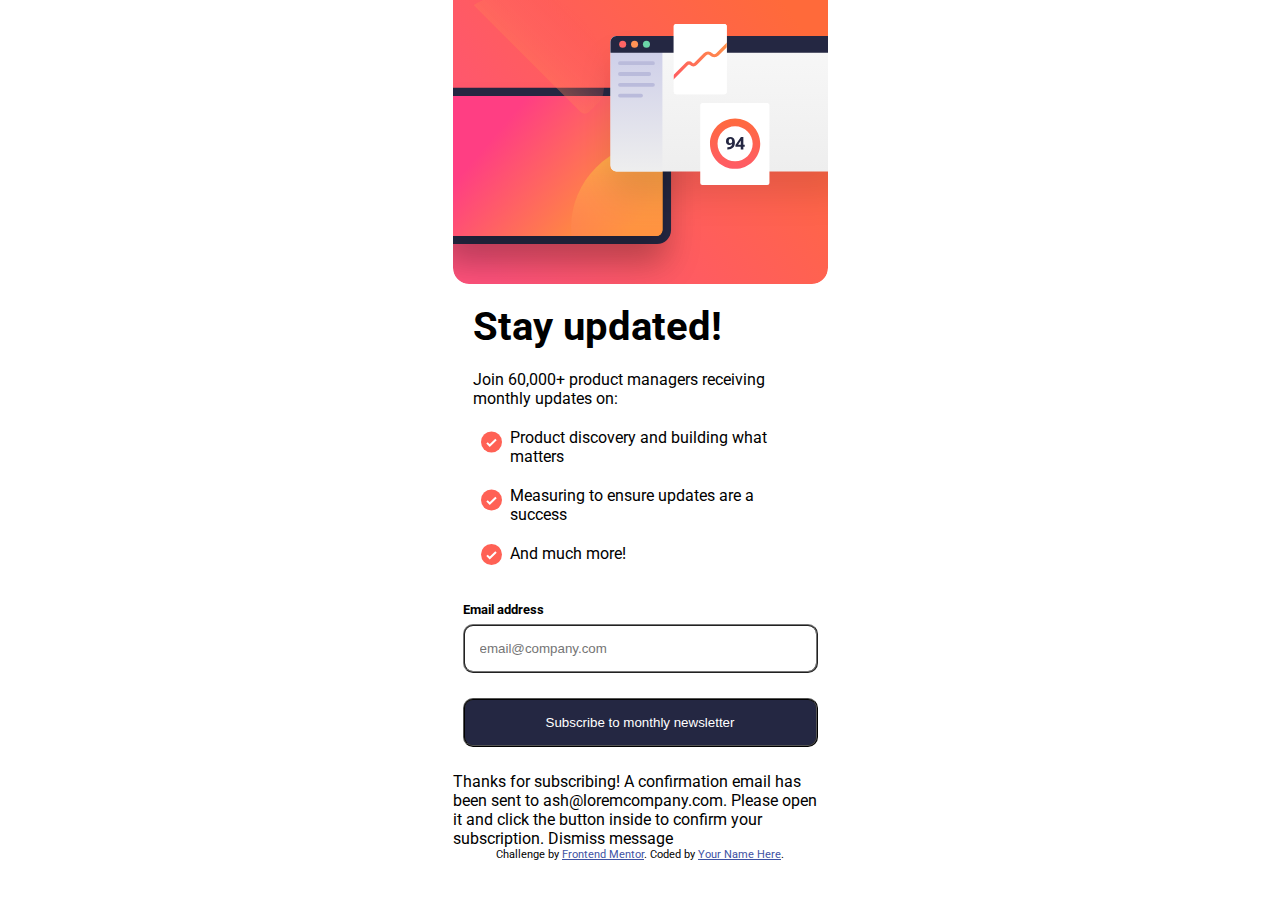
==== index.html @ 70ee9031 "desisng de cell feito" ====
<!DOCTYPE html>
<html lang="en">

<head>
  <meta charset="UTF-8" />
  <meta name="viewport" content="width=device-width, initial-scale=1.0" />
  <!-- displays site properly based on user's device -->

  <link rel="icon" type="image/png" sizes="32x32" href="./assets/images/favicon-32x32.png" />
  <link rel="stylesheet" href="assets/CSS/style.css" />

  <title>
    Frontend Mentor | Newsletter sign-up form with success message
  </title>

  <!-- Feel free to remove these styles or customise in your own stylesheet 👍 -->
  <style>
    .attribution {
      font-size: 11px;
      text-align: center;
      background-color: white;
    }

    .attribution a {
      color: hsl(228, 45%, 44%);
    }
  </style>
</head>

<body>
  <!-- Sign-up form start -->

  <img src="assets/images/illustration-sign-up-mobile.svg" alt="imagem de negocios" />

  <article>
    <h1>Stay updated!</h1>
    <p>Join 60,000+ product managers receiving monthly updates on:</p>
    <p>
      <img class="check" src="assets/images/icon-list.svg" alt="verificado da lista" />
      Product discovery and building what matters
    </p>
    <p>
      <img class="check" src="assets/images/icon-list.svg" alt="verificado da lista" />
      Measuring to ensure updates are a success
    </p>
    <p>
      <img class="check" src="assets/images/icon-list.svg" alt="verificado da lista" /> And
      much more!
    </p>
  </article>

  <form action="">
    <label for="email">Email address</label>

    <input type="email" name="email" id="imail" placeholder="email@company.com" />

    <input class="botão" type="button" value="Subscribe to monthly newsletter" />
  </form>

  <!-- Sign-up form end -->

  <!-- Success message start -->

  Thanks for subscribing! A confirmation email has been sent to
  ash@loremcompany.com. Please open it and click the button inside to confirm
  your subscription. Dismiss message

  <!-- Success message end -->

  <div class="attribution">
    Challenge by
    <a href="https://www.frontendmentor.io?ref=challenge" target="_blank">Frontend Mentor</a>. Coded by <a href="#">Your
      Name Here</a>.
  </div>
</body>

</html>
---- assets/CSS/style.css ----
@import url('https://fonts.googleapis.com/css2?family=Roboto:wght@400;700&display=swap');

* {
    padding: 0;
    margin: 0;
}

body {
    font-family: 'Roboto', sans-serif;
    max-width: 375px;
    margin: auto;
    
}
img{
    background-color: white;
    margin-bottom: -5px;
}
article {
    padding: 10px;
    background-color: white;
}

h1 {
    padding: 10px;
    font-size: 2.5em;
}

p {
    padding: 10px;
    top: 10px;
    display: flex;
}

img.check {
    padding: 8px;
    text-align: center;
    padding-top: 0px;
    padding-bottom: 15px;
}

form {
    display: flex;
    flex-direction: column;
    background-color: white;
    margin-left: 10px;
    margin-right: 10px;
}
label{
    font-size: small;
    padding: 7px 0px;
    font-weight: bold;
}
input{
    padding: 15px;
    margin-bottom: 25px;
    
    border-radius: 10px;
    border-style: ridge;
}
.botão{
    color: white;
    background-color: hsl(234, 29%, 20%);
}
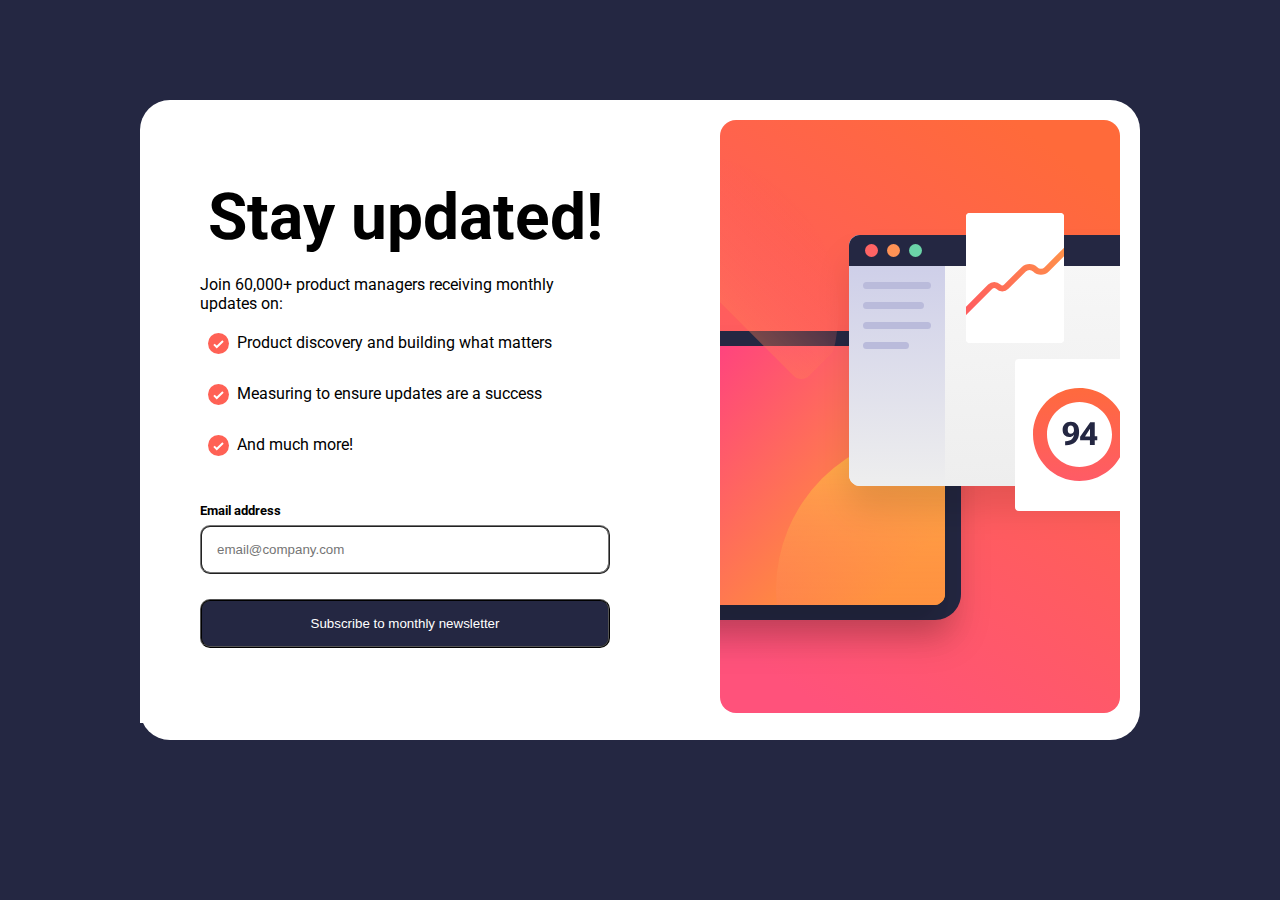
==== commit c1168196: "reta final de projeto" ====
--- a/index.html
+++ b/index.html
@@ -7,7 +7,9 @@
   <!-- displays site properly based on user's device -->
 
   <link rel="icon" type="image/png" sizes="32x32" href="./assets/images/favicon-32x32.png" />
-  <link rel="stylesheet" href="assets/CSS/style.css" />
+  <link rel="stylesheet" href="assets/CSS/style.css" media="all"/>
+
+  <link rel="stylesheet" href="assets/CSS/media.css">
 
   <title>
     Frontend Mentor | Newsletter sign-up form with success message
@@ -33,37 +35,36 @@
   <img src="assets/images/illustration-sign-up-mobile.svg" alt="imagem de negocios" />
 
   <article>
-    <h1>Stay updated!</h1>
-    <p>Join 60,000+ product managers receiving monthly updates on:</p>
-    <p>
-      <img class="check" src="assets/images/icon-list.svg" alt="verificado da lista" />
-      Product discovery and building what matters
-    </p>
-    <p>
-      <img class="check" src="assets/images/icon-list.svg" alt="verificado da lista" />
-      Measuring to ensure updates are a success
-    </p>
-    <p>
-      <img class="check" src="assets/images/icon-list.svg" alt="verificado da lista" /> And
-      much more!
-    </p>
-  </article>
 
-  <form action="">
-    <label for="email">Email address</label>
+    <img class="desktop" src="assets/images/illustration-sign-up-desktop.svg" alt="imagem de negocios">
 
-    <input type="email" name="email" id="imail" placeholder="email@company.com" />
-
-    <input class="botão" type="button" value="Subscribe to monthly newsletter" />
-  </form>
-
+    <div>
+      <h1>Stay updated!</h1>
+      <p>Join 60,000+ product managers receiving monthly updates on:</p>
+      <p>
+        <img class="check" src="assets/images/icon-list.svg" alt="verificado da lista" />
+        Product discovery and building what matters
+      </p>
+      <p>
+        <img class="check" src="assets/images/icon-list.svg" alt="verificado da lista" />
+        Measuring to ensure updates are a success
+      </p>
+      <p>
+        <img class="check" src="assets/images/icon-list.svg" alt="verificado da lista" /> And
+        much more!
+      </p>
+        
+      
+        <form action="assets/success.html">
+      <label for="email">Email address</label>
+      <input type="email" name="email" id="imail" placeholder="email@company.com" required />
+      <input class="botao" type="submit" value="Subscribe to monthly newsletter" />
+        </form>
+    </div>
+</article>
   <!-- Sign-up form end -->
 
   <!-- Success message start -->
-
-  Thanks for subscribing! A confirmation email has been sent to
-  ash@loremcompany.com. Please open it and click the button inside to confirm
-  your subscription. Dismiss message
 
   <!-- Success message end -->
 
--- a/assets/CSS/style.css
+++ b/assets/CSS/style.css
@@ -9,15 +9,19 @@
     font-family: 'Roboto', sans-serif;
     max-width: 375px;
     margin: auto;
-    
+    background-color: hsl(234, 29%, 20%);
 }
 img{
     background-color: white;
     margin-bottom: -5px;
 }
+.desktop{
+    display: none;
+}
 article {
     padding: 10px;
     background-color: white;
+    
 }
 
 h1 {
@@ -36,6 +40,7 @@
     text-align: center;
     padding-top: 0px;
     padding-bottom: 15px;
+    display: inline;
 }
 
 form {
@@ -57,7 +62,13 @@
     border-radius: 10px;
     border-style: ridge;
 }
-.botão{
+.botao{
     color: white;
     background-color: hsl(234, 29%, 20%);
+}
+.page2{
+    margin-top: 100px;
+}
+.sus{
+    margin: 10px;
 }--- a/assets/CSS/media.css
+++ b/assets/CSS/media.css
@@ -0,0 +1,49 @@
+@media screen and (min-width:768px) {
+    body{
+        max-width: 1000px;
+        max-height: 1020px;
+        background-color:  hsl(234, 29%, 20%);
+    }
+    article{
+        position: relative;
+        top: 100px;
+        height: 600px;
+        padding: 20px;
+        border-radius: 30px;
+    }
+    img{
+        display: none;
+    }
+    .desktop{
+        display: flex;
+        float: right;
+        
+    }
+    div{
+        padding: 50px 20px 20px 30px;
+        max-width: 430px;
+        max-height: 500px;
+        
+    }
+    h1{
+        text-align: center;
+        font-size: 4em;
+    }
+    form{
+        padding-top: 20px;
+    }
+    .page2{
+        margin: auto;
+        max-width: 420px;
+        border-radius: 20px;
+        margin-top: 100px;
+        height: 420px;
+        padding: 35px;
+    }
+    .page2 h1{
+        text-align: left;
+    }
+    .sus{
+        display: block;
+    }
+}